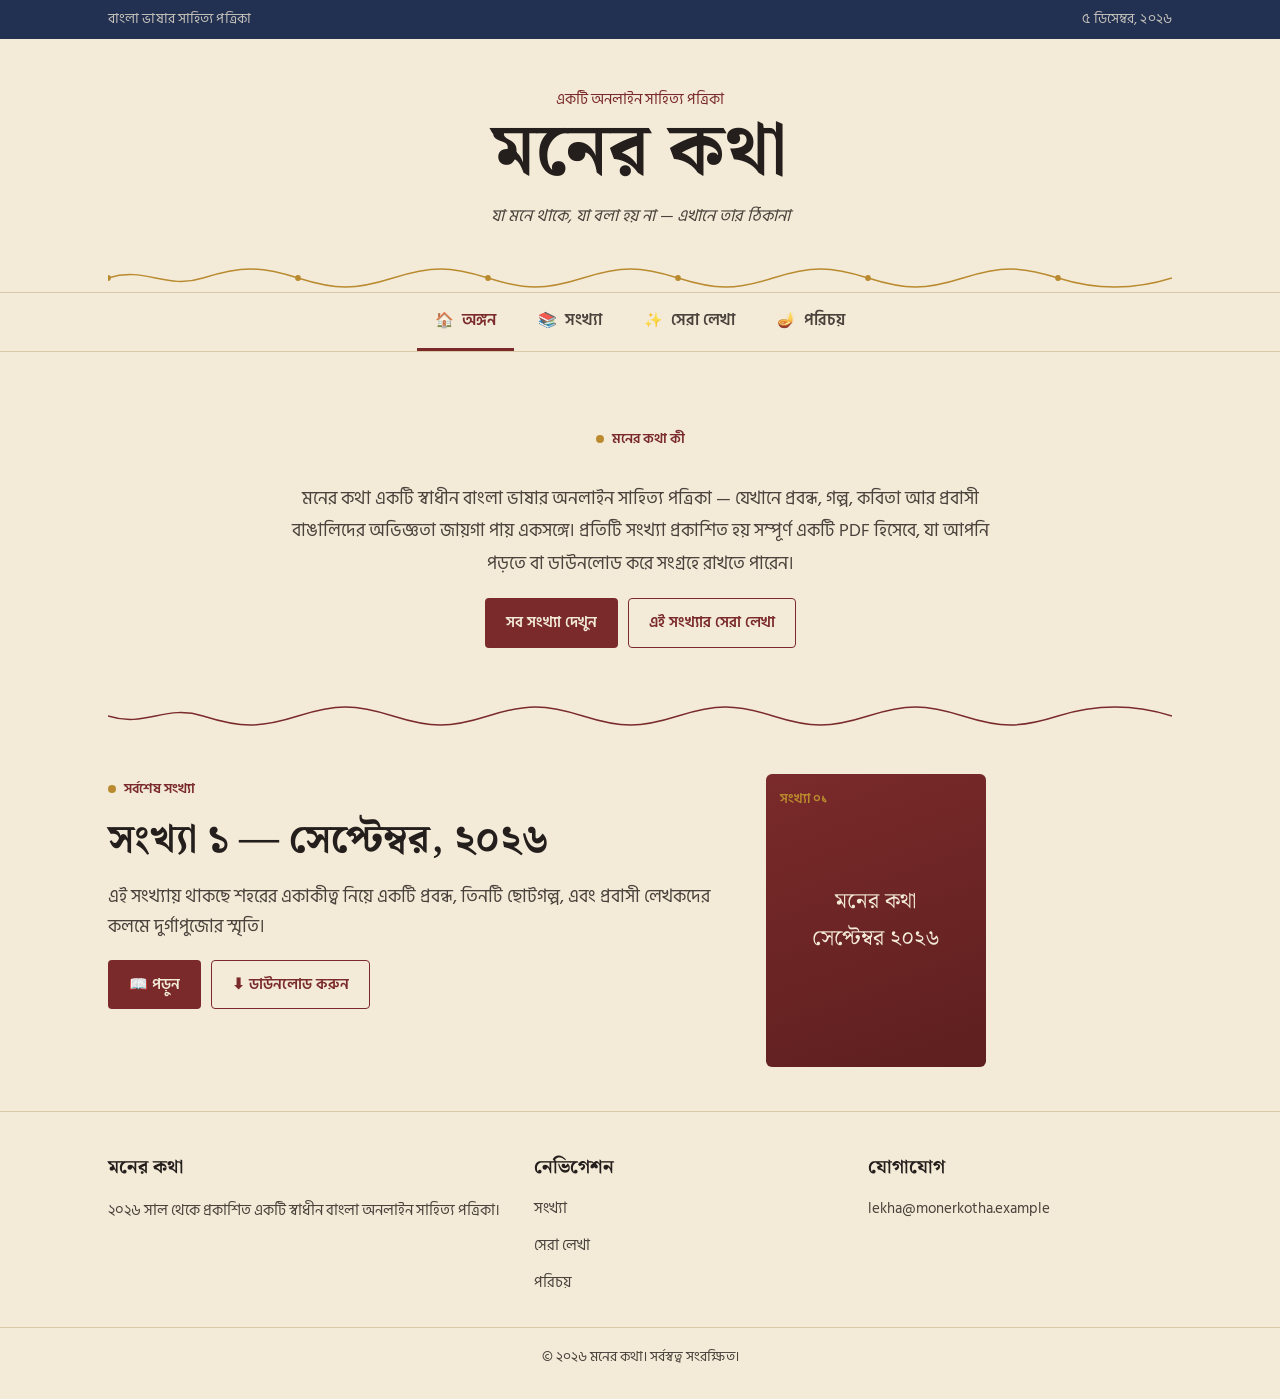
==== index.html @ f64a2553 "First version of মনের কথা website" ====
<!DOCTYPE html>
<html lang="bn">
<head>
<meta charset="UTF-8">
<meta name="viewport" content="width=device-width, initial-scale=1.0">
<title>মনের কথা — অনলাইন সাহিত্য পত্রিকা</title>
<meta name="description" content="মনের কথা — বাংলা ভাষার অনলাইন সাহিত্য পত্রিকা। প্রতিটি সংখ্যা সম্পূর্ণ PDF আকারে পড়ুন বা ডাউনলোড করুন।">
<link rel="stylesheet" href="styles.css">
</head>
<body>

<div class="utility-bar">
  <div class="wrap">
    <span class="lang-note">বাংলা ভাষার সাহিত্য পত্রিকা</span>
    <time id="today"></time>
  </div>
</div>

<header class="masthead">
  <div class="wrap">
    <span class="eyebrow">একটি অনলাইন সাহিত্য পত্রিকা</span>
    <h1>মনের কথা</h1>
    <p class="tagline">যা মনে থাকে, যা বলা হয় না — এখানে তার ঠিকানা</p>
  </div>
</header>

<svg class="alpona wrap" viewBox="0 0 1120 28" preserveAspectRatio="none" aria-hidden="true">
  <path d="M0 14 C 40 2, 60 26, 100 14 S 160 2, 200 14 S 260 26, 300 14 S 360 2, 400 14 S 460 26, 500 14 S 560 2, 600 14 S 660 26, 700 14 S 760 2, 800 14 S 860 26, 900 14 S 960 2, 1000 14 S 1080 26, 1120 14" fill="none" stroke="currentColor" stroke-width="1.4"/>
  <circle cx="0" cy="14" r="3" fill="currentColor"/>
  <circle cx="200" cy="14" r="3" fill="currentColor"/>
  <circle cx="400" cy="14" r="3" fill="currentColor"/>
  <circle cx="600" cy="14" r="3" fill="currentColor"/>
  <circle cx="800" cy="14" r="3" fill="currentColor"/>
  <circle cx="1000" cy="14" r="3" fill="currentColor"/>
</svg>

<nav class="main-nav" aria-label="প্রধান মেনু">
  <div class="wrap">
    <a href="index.html" class="active"><span class="icon">🏠</span> অঙ্গন</a>
    <a href="issues.html"><span class="icon">📚</span> সংখ্যা</a>
    <a href="sera-lekha.html"><span class="icon">✨</span> সেরা লেখা</a>
    <a href="porichoy.html"><span class="icon">🪔</span> পরিচয়</a>
  </div>
</nav>

<main>

  <!-- WHAT IS THE MAGAZINE -->
  <section class="hero">
    <div class="wrap mission-block">
      <span class="section-label">মনের কথা কী</span>
      <p>মনের কথা একটি স্বাধীন বাংলা ভাষার অনলাইন সাহিত্য পত্রিকা — যেখানে প্রবন্ধ, গল্প, কবিতা আর প্রবাসী বাঙালিদের অভিজ্ঞতা জায়গা পায় একসঙ্গে। প্রতিটি সংখ্যা প্রকাশিত হয় সম্পূর্ণ একটি PDF হিসেবে, যা আপনি পড়তে বা ডাউনলোড করে সংগ্রহে রাখতে পারেন।</p>
      <div class="btn-row" style="justify-content:center;">
        <a href="issues.html" class="btn btn-primary">সব সংখ্যা দেখুন</a>
        <a href="sera-lekha.html" class="btn btn-outline">এই সংখ্যার সেরা লেখা</a>
      </div>
    </div>
  </section>

  <svg class="alpona alpona--maroon wrap" viewBox="0 0 1120 28" preserveAspectRatio="none" aria-hidden="true">
    <path d="M0 14 C 40 26, 60 2, 100 14 S 160 26, 200 14 S 260 2, 300 14 S 360 26, 400 14 S 460 2, 500 14 S 560 26, 600 14 S 660 2, 700 14 S 760 26, 800 14 S 860 2, 900 14 S 960 26, 1000 14 S 1080 2, 1120 14" fill="none" stroke="currentColor" stroke-width="1.4"/>
  </svg>

  <!-- LATEST ISSUE FEATURE -->
  <section class="section-block">
    <div class="wrap hero-grid">
      <div class="feature">
        <span class="section-label">সর্বশেষ সংখ্যা</span>
        <h2>সংখ্যা ১ — সেপ্টেম্বর, ২০২৬</h2>
        <p class="dek">এই সংখ্যায় থাকছে শহরের একাকীত্ব নিয়ে একটি প্রবন্ধ, তিনটি ছোটগল্প, এবং প্রবাসী লেখকদের কলমে দুর্গাপুজোর স্মৃতি।</p>
        <div class="btn-row">
          <a href="issues/moner-kotha-issue-01.pdf" target="_blank" class="btn btn-primary">📖 পড়ুন</a>
          <a href="issues/moner-kotha-issue-01.pdf" download class="btn btn-outline">⬇ ডাউনলোড করুন</a>
        </div>
      </div>
      <aside class="issue-cover" style="max-width:220px; border-radius:6px;">
        <span class="issue-no">সংখ্যা ০১</span>
        মনের কথা<br>সেপ্টেম্বর ২০২৬
      </aside>
    </div>
  </section>

</main>

<footer id="porichoy-foot">
  <div class="wrap foot-grid">
    <div>
      <h4>মনের কথা</h4>
      <p>২০২৬ সাল থেকে প্রকাশিত একটি স্বাধীন বাংলা অনলাইন সাহিত্য পত্রিকা।</p>
    </div>
    <div>
      <h4>নেভিগেশন</h4>
      <ul>
        <li><a href="issues.html">সংখ্যা</a></li>
        <li><a href="sera-lekha.html">সেরা লেখা</a></li>
        <li><a href="porichoy.html">পরিচয়</a></li>
      </ul>
    </div>
    <div>
      <h4>যোগাযোগ</h4>
      <ul>
        <li><a href="mailto:lekha@monerkotha.example">lekha@monerkotha.example</a></li>
      </ul>
    </div>
  </div>
  <div class="bottom-line">© ২০২৬ মনের কথা। সর্বস্বত্ব সংরক্ষিত।</div>
</footer>

<script src="script.js"></script>
</body>
</html>
---- styles.css ----
/* মনের কথা — shared styles */

@import url('https://fonts.googleapis.com/css2?family=Noto+Serif+Bengali:wght@400;500;600;700&family=Hind+Siliguri:wght@400;500;600;700&display=swap');

:root {
  --paper: #F3EAD8;
  --paper-dim: #EADFC7;
  --ink: #241F1C;
  --ink-soft: #4A423B;
  --maroon: #7A2A2A;
  --maroon-deep: #5E1F1F;
  --indigo: #223052;
  --gold: #B98A2E;
  --line: #D9C9A8;
  --max-w: 1120px;
}

* { box-sizing: border-box; }

html { scroll-behavior: smooth; }

body {
  margin: 0;
  background: var(--paper);
  color: var(--ink);
  font-family: 'Hind Siliguri', sans-serif;
  font-size: 17px;
  line-height: 1.7;
  -webkit-font-smoothing: antialiased;
}

h1, h2, h3, .headline {
  font-family: 'Noto Serif Bengali', serif;
  font-weight: 700;
  color: var(--ink);
  margin: 0;
}

a { color: inherit; text-decoration: none; }

img { max-width: 100%; display: block; }

.wrap {
  max-width: var(--max-w);
  margin: 0 auto;
  padding: 0 28px;
}

/* focus visibility */
a:focus-visible, button:focus-visible {
  outline: 2px solid var(--maroon);
  outline-offset: 3px;
}

@media (prefers-reduced-motion: reduce) {
  * { animation: none !important; transition: none !important; scroll-behavior: auto !important; }
}

/* ---------- Alpona motif (signature line-art divider) ---------- */
.alpona {
  display: block;
  width: 100%;
  height: 28px;
  color: var(--gold);
}
.alpona--maroon { color: var(--maroon); }

/* ---------- Top utility bar ---------- */
.utility-bar {
  background: var(--indigo);
  color: var(--paper);
  font-size: 13.5px;
  letter-spacing: .01em;
}
.utility-bar .wrap {
  display: flex;
  justify-content: space-between;
  align-items: center;
  padding-top: 8px;
  padding-bottom: 8px;
}
.utility-bar time { opacity: .78; }
.utility-bar .lang-note { opacity: .78; }

/* ---------- Masthead ---------- */
.masthead {
  padding: 46px 0 18px;
  text-align: center;
  position: relative;
}
.masthead .eyebrow {
  font-family: 'Hind Siliguri', sans-serif;
  font-size: 14.5px;
  color: var(--maroon);
  margin-bottom: 10px;
}
.masthead h1 {
  font-size: clamp(42px, 8vw, 74px);
  letter-spacing: .01em;
  line-height: 1.05;
}
.masthead .tagline {
  font-style: italic;
  color: var(--ink-soft);
  margin-top: 10px;
  font-size: 16.5px;
}

/* ---------- Nav ---------- */
nav.main-nav {
  background: var(--paper);
  border-top: 1px solid var(--line);
  border-bottom: 1px solid var(--line);
  position: sticky;
  top: 0;
  z-index: 20;
}
nav.main-nav .wrap {
  display: flex;
  justify-content: center;
  gap: 6px;
  flex-wrap: wrap;
}
nav.main-nav a {
  display: flex;
  align-items: center;
  gap: 8px;
  padding: 14px 18px;
  font-size: 16px;
  font-weight: 600;
  color: var(--ink-soft);
  border-bottom: 3px solid transparent;
  transition: color .15s ease, border-color .15s ease;
}
nav.main-nav a:hover,
nav.main-nav a.active {
  color: var(--maroon);
  border-bottom-color: var(--maroon);
}
nav.main-nav .icon { font-size: 15px; opacity: .85; }

.nav-toggle { display: none; }

/* ---------- Hero / featured story ---------- */
.hero {
  padding: 52px 0 44px;
}
.hero-grid {
  display: grid;
  grid-template-columns: 1.5fr 1fr;
  gap: 48px;
  align-items: start;
}
.section-label {
  font-size: 14px;
  color: var(--maroon);
  font-weight: 600;
  margin-bottom: 14px;
  display: inline-block;
  position: relative;
  padding-left: 16px;
}
.section-label::before {
  content: "";
  position: absolute;
  left: 0;
  top: 50%;
  transform: translateY(-50%);
  width: 8px;
  height: 8px;
  background: var(--gold);
  border-radius: 50%;
}
.feature h2 {
  font-size: clamp(28px, 3.6vw, 40px);
  line-height: 1.25;
  margin-bottom: 16px;
}
.feature .dek {
  color: var(--ink-soft);
  font-size: 17.5px;
  max-width: 62ch;
  margin-bottom: 18px;
}
.feature .byline {
  font-size: 14.5px;
  color: var(--maroon);
  font-weight: 600;
}
.feature .read-more {
  display: inline-block;
  margin-top: 22px;
  font-weight: 600;
  color: var(--maroon);
  border-bottom: 1px solid var(--maroon);
  padding-bottom: 2px;
}

.sidelist { display: flex; flex-direction: column; gap: 22px; }
.sidelist .item {
  padding-bottom: 22px;
  border-bottom: 1px solid var(--line);
}
.sidelist .item:last-child { border-bottom: none; }
.sidelist .item h3 {
  font-size: 19px;
  line-height: 1.4;
  margin-bottom: 6px;
}
.sidelist .item .meta {
  font-size: 13.5px;
  color: var(--ink-soft);
}

/* ---------- Section blocks ---------- */
.section-block { padding: 44px 0; }
.section-block.tinted { background: var(--paper-dim); }
.section-block .section-head {
  display: flex;
  justify-content: space-between;
  align-items: baseline;
  margin-bottom: 30px;
}
.section-block .section-head h2 { font-size: 28px; }
.section-block .section-head .kicker {
  font-family: 'Hind Siliguri', sans-serif;
  font-size: 14px;
  color: var(--ink-soft);
}

.card-row {
  display: grid;
  grid-template-columns: repeat(3, 1fr);
  gap: 30px;
}
.card h3 {
  font-size: 20px;
  line-height: 1.4;
  margin-bottom: 8px;
}
.card p {
  color: var(--ink-soft);
  font-size: 15.5px;
  margin: 0 0 10px;
}
.card .tag {
  font-size: 13px;
  color: var(--maroon);
  font-weight: 600;
}

/* International voices — indigo band, distinct rhythm from the rest */
.voices {
  background: var(--indigo);
  color: var(--paper);
  padding: 50px 0;
}
.voices .section-label { color: var(--gold); }
.voices .section-label::before { background: var(--gold); }
.voices h2 { color: var(--paper); }
.voices-row {
  display: grid;
  grid-template-columns: repeat(2, 1fr);
  gap: 34px;
  margin-top: 26px;
}
.voices .item h3 { color: var(--paper); font-size: 21px; margin-bottom: 8px; }
.voices .item p { color: #D8CFC0; font-size: 15.5px; }
.voices .item .place { color: var(--gold); font-size: 13.5px; font-weight: 600; }

/* ---------- Footer ---------- */
footer {
  border-top: 1px solid var(--line);
  padding: 40px 0 30px;
}
footer .foot-grid {
  display: grid;
  grid-template-columns: 1.3fr 1fr 1fr;
  gap: 30px;
}
footer h4 {
  font-family: 'Noto Serif Bengali', serif;
  font-size: 19px;
  margin: 0 0 10px;
}
footer p, footer a { color: var(--ink-soft); font-size: 14.5px; }
footer ul { list-style: none; padding: 0; margin: 0; display: flex; flex-direction: column; gap: 8px; }
footer .bottom-line {
  margin-top: 30px;
  padding-top: 18px;
  border-top: 1px solid var(--line);
  font-size: 13.5px;
  color: var(--ink-soft);
  text-align: center;
}

/* ---------- Article page ---------- */
.article-head {
  padding: 40px 0 20px;
  max-width: 760px;
  margin: 0 auto;
}
.article-head .section-label { margin-bottom: 16px; }
.article-head h1 {
  font-size: clamp(30px, 4.5vw, 46px);
  line-height: 1.3;
}
.article-head .dek {
  font-size: 18px;
  color: var(--ink-soft);
  margin-top: 16px;
}
.article-meta {
  display: flex;
  gap: 16px;
  align-items: center;
  margin-top: 22px;
  font-size: 14.5px;
  color: var(--ink-soft);
}
.article-meta .byline { color: var(--maroon); font-weight: 600; }

.article-body {
  max-width: 700px;
  margin: 0 auto;
  padding: 10px 0 60px;
  font-size: 18px;
  line-height: 1.9;
}
.article-body p { margin: 0 0 22px; }
.article-body .drop::first-letter {
  font-family: 'Noto Serif Bengali', serif;
  font-size: 3.4em;
  float: left;
  line-height: .85;
  padding-right: 10px;
  padding-top: 4px;
  color: var(--maroon);
  font-weight: 700;
}
.article-body blockquote {
  border-left: 3px solid var(--gold);
  margin: 32px 0;
  padding: 4px 0 4px 24px;
  font-style: italic;
  font-size: 20px;
  color: var(--maroon-deep);
}

.back-link {
  display: inline-flex;
  align-items: center;
  gap: 8px;
  font-weight: 600;
  color: var(--maroon);
  margin-bottom: 8px;
}

/* ---------- Responsive ---------- */
@media (max-width: 860px) {
  .hero-grid { grid-template-columns: 1fr; gap: 36px; }
  .card-row { grid-template-columns: 1fr; }
  .voices-row { grid-template-columns: 1fr; }
  footer .foot-grid { grid-template-columns: 1fr; }
  nav.main-nav a { padding: 12px 12px; font-size: 14.5px; }
  .utility-bar .wrap { flex-direction: column; gap: 4px; text-align: center; padding: 8px 0; }
}

/* ---------- Buttons ---------- */
.btn {
  display: inline-flex;
  align-items: center;
  gap: 8px;
  padding: 11px 20px;
  font-weight: 600;
  font-size: 15px;
  border-radius: 4px;
  font-family: 'Hind Siliguri', sans-serif;
  cursor: pointer;
  border: 1.5px solid transparent;
}
.btn-primary { background: var(--maroon); color: var(--paper); }
.btn-primary:hover { background: var(--maroon-deep); }
.btn-outline { border-color: var(--maroon); color: var(--maroon); }
.btn-outline:hover { background: var(--maroon); color: var(--paper); }
.btn-row { display: flex; gap: 10px; flex-wrap: wrap; margin-top: 16px; }

/* ---------- Issue cards ---------- */
.issue-grid {
  display: grid;
  grid-template-columns: repeat(auto-fill, minmax(260px, 1fr));
  gap: 32px;
}
.issue-card {
  background: #fff;
  border: 1px solid var(--line);
  border-radius: 6px;
  overflow: hidden;
  display: flex;
  flex-direction: column;
}
.issue-cover {
  aspect-ratio: 3 / 4;
  background: linear-gradient(160deg, var(--maroon) 0%, var(--maroon-deep) 100%);
  display: flex;
  align-items: center;
  justify-content: center;
  color: var(--paper);
  font-family: 'Noto Serif Bengali', serif;
  font-size: 22px;
  text-align: center;
  padding: 20px;
  position: relative;
}
.issue-cover .issue-no {
  position: absolute;
  top: 14px;
  left: 14px;
  font-size: 13px;
  font-family: 'Hind Siliguri', sans-serif;
  color: var(--gold);
  font-weight: 600;
}
.issue-card .issue-info { padding: 18px 18px 20px; }
.issue-card h3 { font-size: 19px; margin-bottom: 6px; }
.issue-card .meta { font-size: 13.5px; color: var(--ink-soft); margin-bottom: 10px; }
.issue-card p { font-size: 14.5px; color: var(--ink-soft); margin: 0 0 6px; }
.issue-card.latest { border-color: var(--gold); border-width: 2px; }
.badge-latest {
  display: inline-block;
  background: var(--gold);
  color: var(--ink);
  font-size: 12px;
  font-weight: 700;
  padding: 3px 10px;
  border-radius: 20px;
  margin-bottom: 10px;
}

/* ---------- Top stories ---------- */
.story-card {
  border-bottom: 1px solid var(--line);
  padding: 22px 0;
  display: flex;
  justify-content: space-between;
  align-items: flex-start;
  gap: 20px;
  flex-wrap: wrap;
}
.story-card:last-child { border-bottom: none; }
.story-card .tag {
  font-size: 13px;
  color: var(--maroon);
  font-weight: 600;
  margin-bottom: 6px;
  display: block;
}
.story-card h3 { font-size: 20px; margin-bottom: 6px; }
.story-card p { color: var(--ink-soft); font-size: 15px; margin: 0; max-width: 60ch; }
.story-card .story-link {
  white-space: nowrap;
  color: var(--maroon);
  font-weight: 600;
  border-bottom: 1px solid var(--maroon);
  padding-bottom: 2px;
}

/* ---------- Team ---------- */
.team-grid {
  display: grid;
  grid-template-columns: repeat(auto-fill, minmax(220px, 1fr));
  gap: 30px;
}
.team-card { text-align: center; }
.team-avatar {
  width: 84px;
  height: 84px;
  border-radius: 50%;
  background: var(--indigo);
  color: var(--paper);
  display: flex;
  align-items: center;
  justify-content: center;
  font-family: 'Noto Serif Bengali', serif;
  font-size: 26px;
  margin: 0 auto 14px;
}
.team-card h3 { font-size: 18px; margin-bottom: 4px; }
.team-card .role { font-size: 14px; color: var(--maroon); font-weight: 600; margin-bottom: 8px; }
.team-card p { font-size: 14px; color: var(--ink-soft); }

.mission-block {
  max-width: 720px;
  margin: 0 auto;
  text-align: center;
  padding: 20px 0 10px;
}
.mission-block p { font-size: 18px; color: var(--ink-soft); line-height: 1.8; }
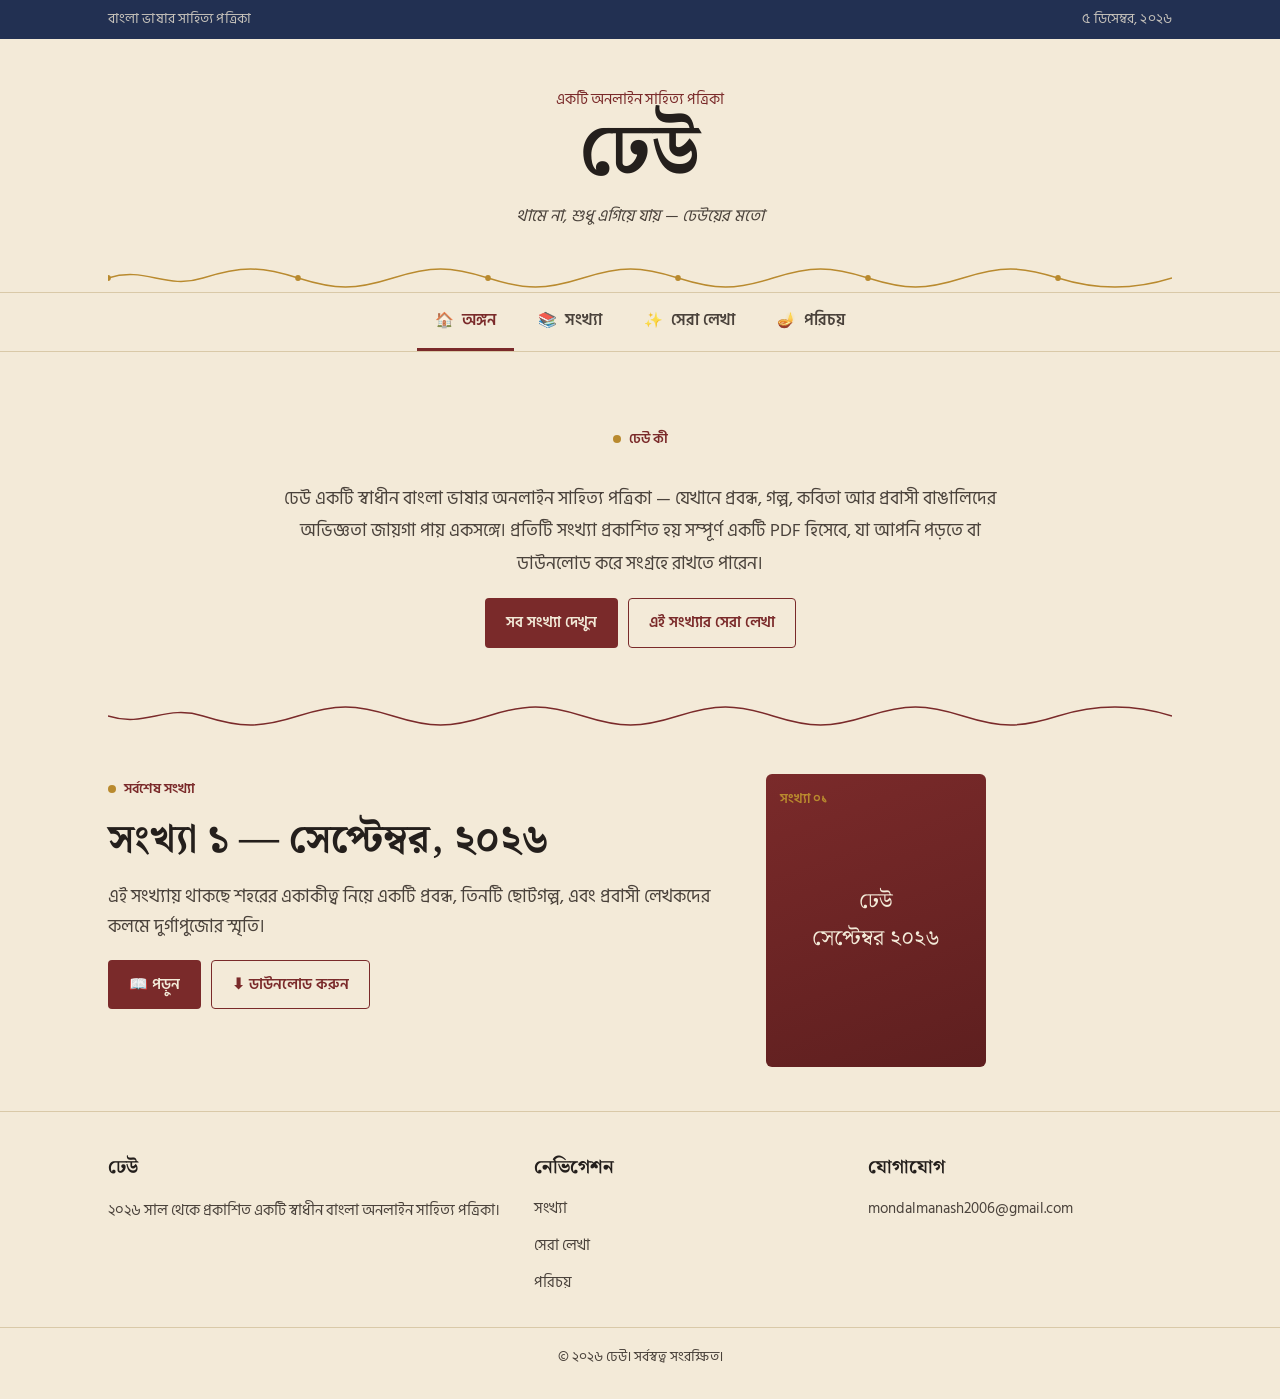
==== commit d91e42ec: "Renamed magazine to ঢেউ" ====
--- a/index.html
+++ b/index.html
@@ -3,8 +3,8 @@
 <head>
 <meta charset="UTF-8">
 <meta name="viewport" content="width=device-width, initial-scale=1.0">
-<title>মনের কথা — অনলাইন সাহিত্য পত্রিকা</title>
-<meta name="description" content="মনের কথা — বাংলা ভাষার অনলাইন সাহিত্য পত্রিকা। প্রতিটি সংখ্যা সম্পূর্ণ PDF আকারে পড়ুন বা ডাউনলোড করুন।">
+<title>ঢেউ — অনলাইন সাহিত্য পত্রিকা</title>
+<meta name="description" content="ঢেউ — বাংলা ভাষার অনলাইন সাহিত্য পত্রিকা। প্রতিটি সংখ্যা সম্পূর্ণ PDF আকারে পড়ুন বা ডাউনলোড করুন।">
 <link rel="stylesheet" href="styles.css">
 </head>
 <body>
@@ -19,8 +19,8 @@
 <header class="masthead">
   <div class="wrap">
     <span class="eyebrow">একটি অনলাইন সাহিত্য পত্রিকা</span>
-    <h1>মনের কথা</h1>
-    <p class="tagline">যা মনে থাকে, যা বলা হয় না — এখানে তার ঠিকানা</p>
+    <h1>ঢেউ</h1>
+    <p class="tagline">থামে না, শুধু এগিয়ে যায় — ঢেউয়ের মতো</p>
   </div>
 </header>
 
@@ -48,8 +48,8 @@
   <!-- WHAT IS THE MAGAZINE -->
   <section class="hero">
     <div class="wrap mission-block">
-      <span class="section-label">মনের কথা কী</span>
-      <p>মনের কথা একটি স্বাধীন বাংলা ভাষার অনলাইন সাহিত্য পত্রিকা — যেখানে প্রবন্ধ, গল্প, কবিতা আর প্রবাসী বাঙালিদের অভিজ্ঞতা জায়গা পায় একসঙ্গে। প্রতিটি সংখ্যা প্রকাশিত হয় সম্পূর্ণ একটি PDF হিসেবে, যা আপনি পড়তে বা ডাউনলোড করে সংগ্রহে রাখতে পারেন।</p>
+      <span class="section-label">ঢেউ কী</span>
+      <p>ঢেউ একটি স্বাধীন বাংলা ভাষার অনলাইন সাহিত্য পত্রিকা — যেখানে প্রবন্ধ, গল্প, কবিতা আর প্রবাসী বাঙালিদের অভিজ্ঞতা জায়গা পায় একসঙ্গে। প্রতিটি সংখ্যা প্রকাশিত হয় সম্পূর্ণ একটি PDF হিসেবে, যা আপনি পড়তে বা ডাউনলোড করে সংগ্রহে রাখতে পারেন।</p>
       <div class="btn-row" style="justify-content:center;">
         <a href="issues.html" class="btn btn-primary">সব সংখ্যা দেখুন</a>
         <a href="sera-lekha.html" class="btn btn-outline">এই সংখ্যার সেরা লেখা</a>
@@ -75,7 +75,7 @@
       </div>
       <aside class="issue-cover" style="max-width:220px; border-radius:6px;">
         <span class="issue-no">সংখ্যা ০১</span>
-        মনের কথা<br>সেপ্টেম্বর ২০২৬
+        ঢেউ<br>সেপ্টেম্বর ২০২৬
       </aside>
     </div>
   </section>
@@ -85,7 +85,7 @@
 <footer id="porichoy-foot">
   <div class="wrap foot-grid">
     <div>
-      <h4>মনের কথা</h4>
+      <h4>ঢেউ</h4>
       <p>২০২৬ সাল থেকে প্রকাশিত একটি স্বাধীন বাংলা অনলাইন সাহিত্য পত্রিকা।</p>
     </div>
     <div>
@@ -99,11 +99,11 @@
     <div>
       <h4>যোগাযোগ</h4>
       <ul>
-        <li><a href="mailto:lekha@monerkotha.example">lekha@monerkotha.example</a></li>
+        <li><a href="mailto:mondalmanash2006@gmail.com">mondalmanash2006@gmail.com</a></li>
       </ul>
     </div>
   </div>
-  <div class="bottom-line">© ২০২৬ মনের কথা। সর্বস্বত্ব সংরক্ষিত।</div>
+  <div class="bottom-line">© ২০২৬ ঢেউ। সর্বস্বত্ব সংরক্ষিত।</div>
 </footer>
 
 <script src="script.js"></script>
--- a/styles.css
+++ b/styles.css
@@ -1,4 +1,4 @@
-/* মনের কথা — shared styles */
+/* ঢেউ — shared styles */
 
 @import url('https://fonts.googleapis.com/css2?family=Noto+Serif+Bengali:wght@400;500;600;700&family=Hind+Siliguri:wght@400;500;600;700&display=swap');
 
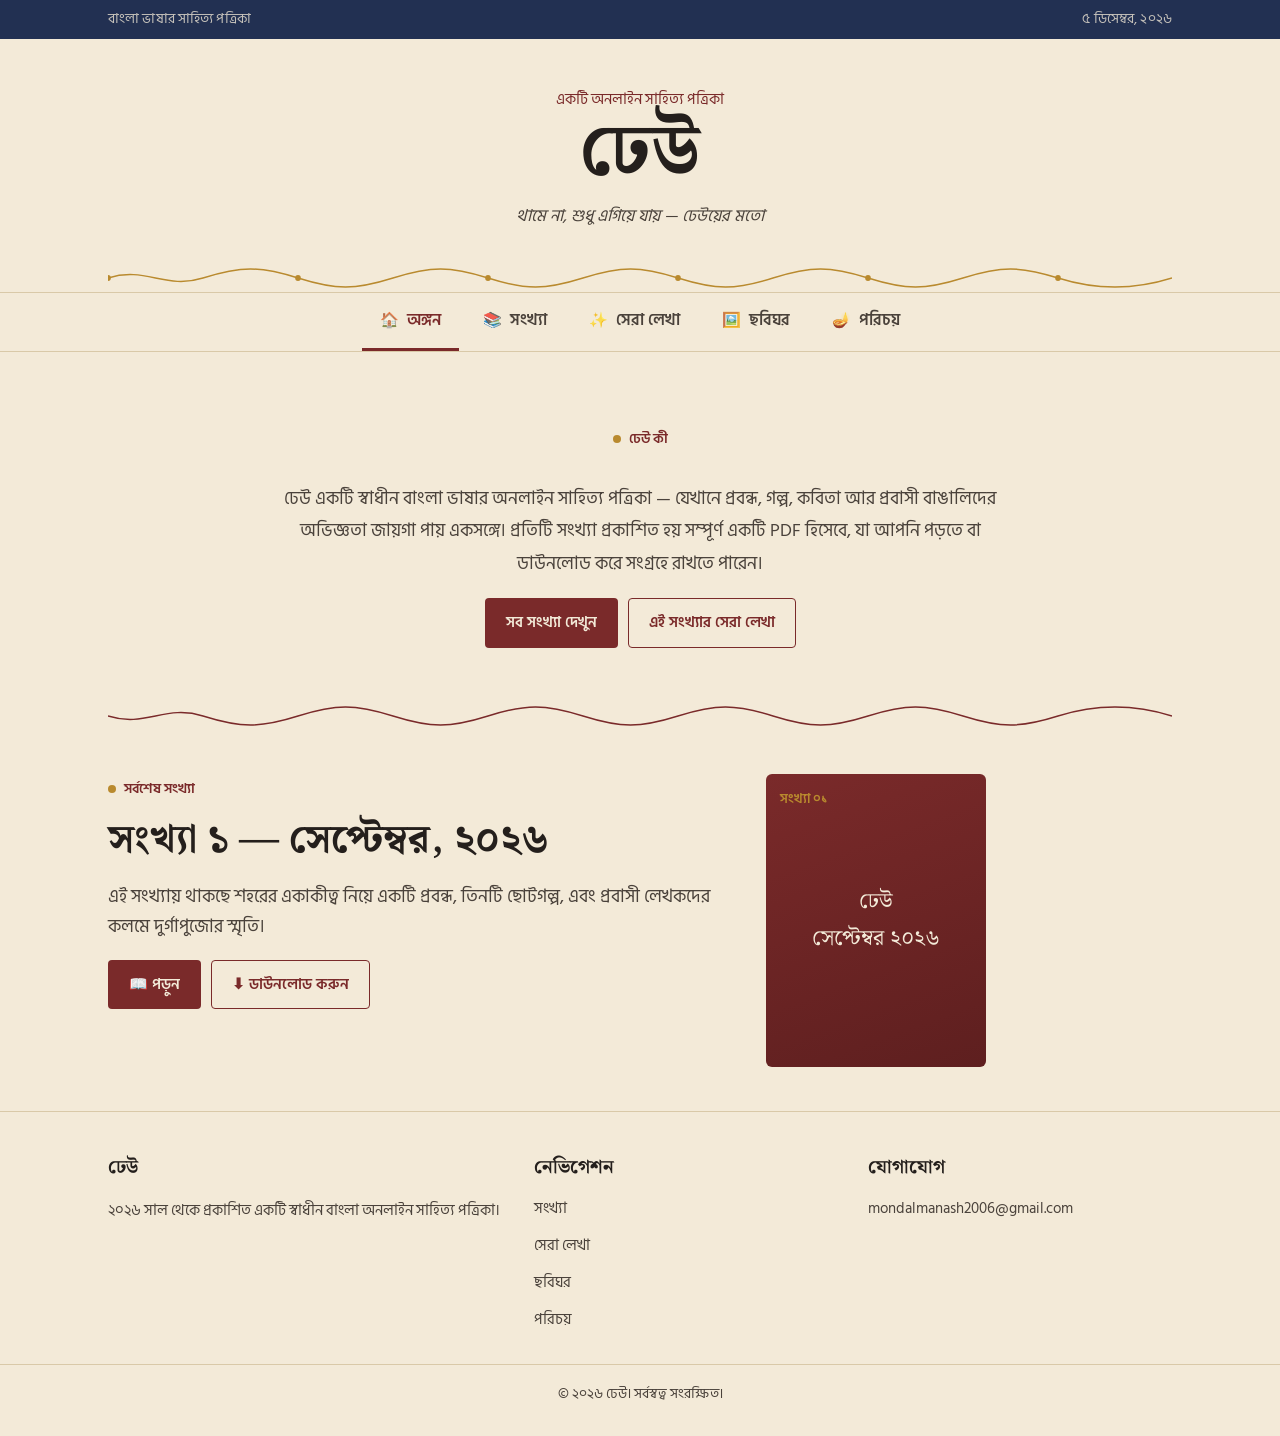
==== commit bc7ca48f: "Added ছবিঘর tab" ====
--- a/index.html
+++ b/index.html
@@ -39,6 +39,7 @@
     <a href="index.html" class="active"><span class="icon">🏠</span> অঙ্গন</a>
     <a href="issues.html"><span class="icon">📚</span> সংখ্যা</a>
     <a href="sera-lekha.html"><span class="icon">✨</span> সেরা লেখা</a>
+    <a href="chobighor.html"><span class="icon">🖼️</span> ছবিঘর</a>
     <a href="porichoy.html"><span class="icon">🪔</span> পরিচয়</a>
   </div>
 </nav>
@@ -93,6 +94,7 @@
       <ul>
         <li><a href="issues.html">সংখ্যা</a></li>
         <li><a href="sera-lekha.html">সেরা লেখা</a></li>
+        <li><a href="chobighor.html">ছবিঘর</a></li>
         <li><a href="porichoy.html">পরিচয়</a></li>
       </ul>
     </div>
--- a/styles.css
+++ b/styles.css
@@ -497,3 +497,28 @@
 }
 .mission-block p { font-size: 18px; color: var(--ink-soft); line-height: 1.8; }
 
+/* ---------- Photo series (ছবিঘর) ---------- */
+.series-block {
+  margin-bottom: 56px;
+  padding-bottom: 40px;
+  border-bottom: 1px solid var(--line);
+}
+.series-block:last-child { border-bottom: none; }
+.series-head { margin-bottom: 18px; }
+.series-head h3 { font-size: 22px; margin-bottom: 6px; }
+.series-head .by { font-size: 14.5px; color: var(--maroon); font-weight: 600; }
+.series-head p { color: var(--ink-soft); font-size: 15px; margin-top: 6px; max-width: 65ch; }
+
+.photo-grid {
+  display: grid;
+  grid-template-columns: repeat(auto-fill, minmax(220px, 1fr));
+  gap: 14px;
+  margin-top: 18px;
+}
+.photo-grid img {
+  width: 100%;
+  aspect-ratio: 4 / 3;
+  object-fit: cover;
+  border-radius: 4px;
+  border: 1px solid var(--line);
+}
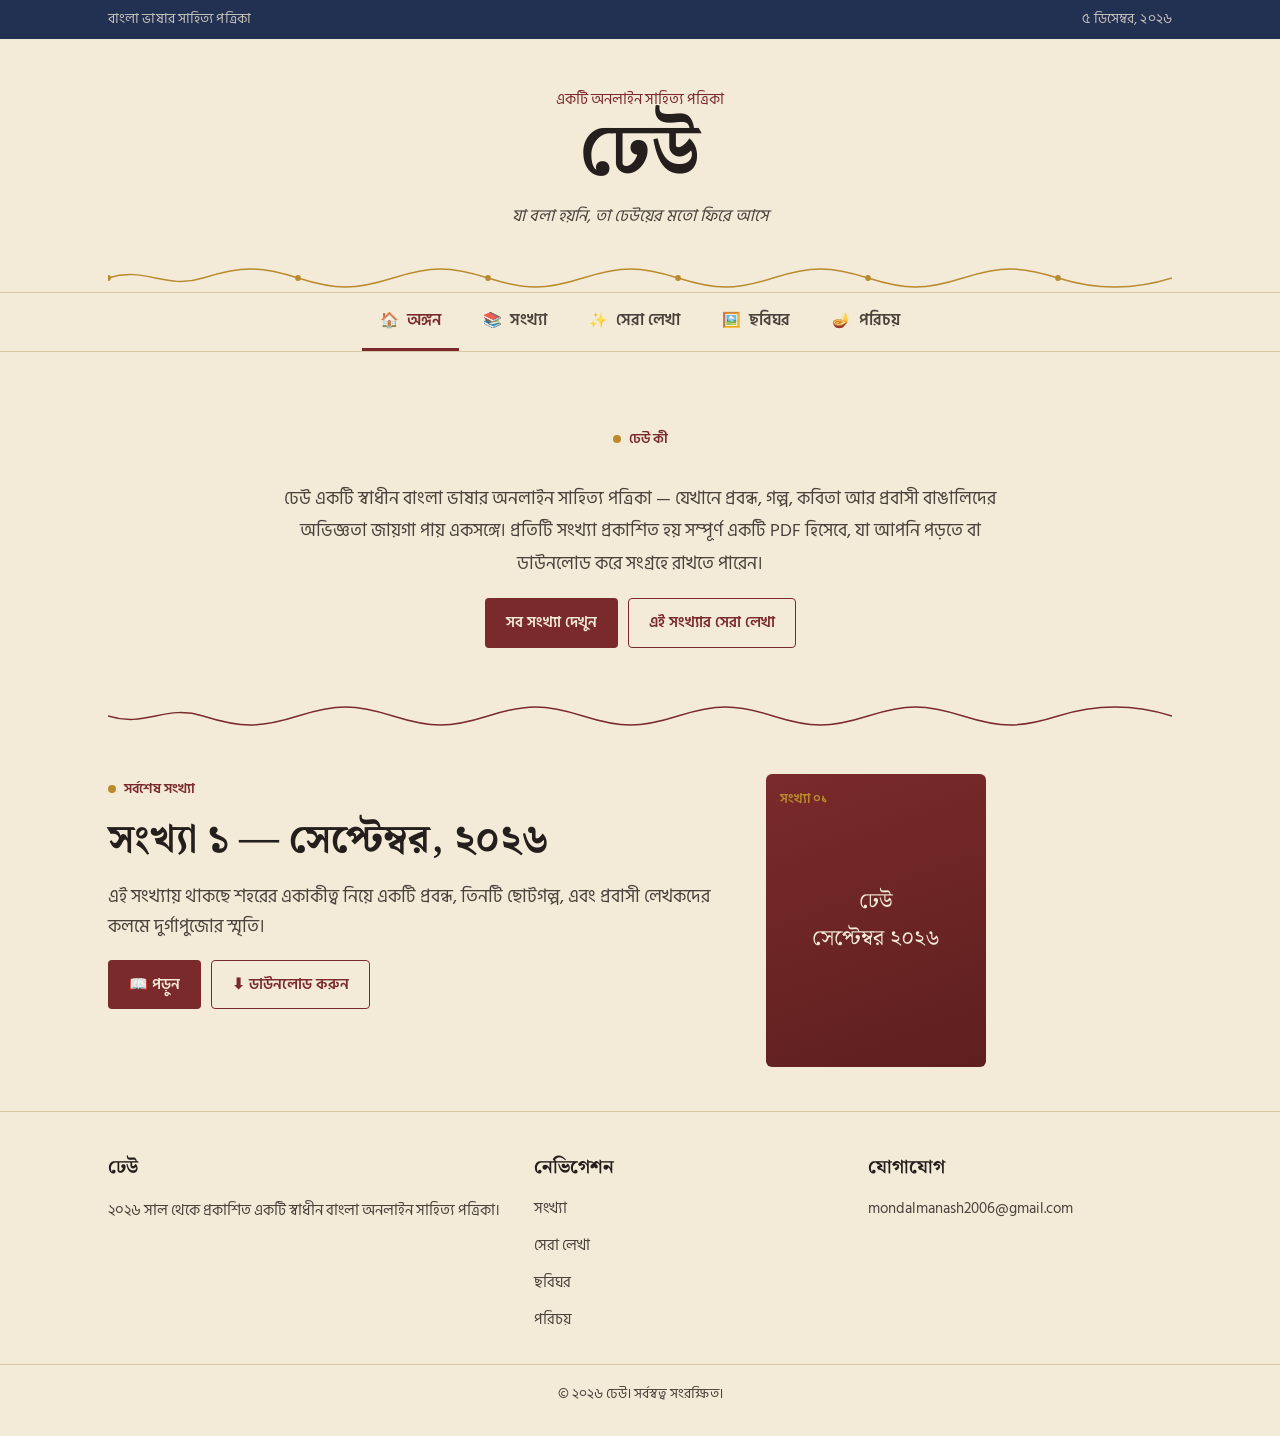
==== commit fb989b01: "fixed sera lekha" ====
--- a/index.html
+++ b/index.html
@@ -20,7 +20,7 @@
   <div class="wrap">
     <span class="eyebrow">একটি অনলাইন সাহিত্য পত্রিকা</span>
     <h1>ঢেউ</h1>
-    <p class="tagline">থামে না, শুধু এগিয়ে যায় — ঢেউয়ের মতো</p>
+    <p class="tagline">যা বলা হয়নি, তা ঢেউয়ের মতো ফিরে আসে</p>
   </div>
 </header>
 
@@ -46,7 +46,6 @@
 
 <main>
 
-  <!-- WHAT IS THE MAGAZINE -->
   <section class="hero">
     <div class="wrap mission-block">
       <span class="section-label">ঢেউ কী</span>
@@ -62,7 +61,6 @@
     <path d="M0 14 C 40 26, 60 2, 100 14 S 160 26, 200 14 S 260 2, 300 14 S 360 26, 400 14 S 460 2, 500 14 S 560 26, 600 14 S 660 2, 700 14 S 760 26, 800 14 S 860 2, 900 14 S 960 26, 1000 14 S 1080 2, 1120 14" fill="none" stroke="currentColor" stroke-width="1.4"/>
   </svg>
 
-  <!-- LATEST ISSUE FEATURE -->
   <section class="section-block">
     <div class="wrap hero-grid">
       <div class="feature">
@@ -70,8 +68,8 @@
         <h2>সংখ্যা ১ — সেপ্টেম্বর, ২০২৬</h2>
         <p class="dek">এই সংখ্যায় থাকছে শহরের একাকীত্ব নিয়ে একটি প্রবন্ধ, তিনটি ছোটগল্প, এবং প্রবাসী লেখকদের কলমে দুর্গাপুজোর স্মৃতি।</p>
         <div class="btn-row">
-          <a href="issues/moner-kotha-issue-01.pdf" target="_blank" class="btn btn-primary">📖 পড়ুন</a>
-          <a href="issues/moner-kotha-issue-01.pdf" download class="btn btn-outline">⬇ ডাউনলোড করুন</a>
+          <a href="issues/dheu-issue-01.pdf" target="_blank" class="btn btn-primary">📖 পড়ুন</a>
+          <a href="issues/dheu-issue-01.pdf" download class="btn btn-outline">⬇ ডাউনলোড করুন</a>
         </div>
       </div>
       <aside class="issue-cover" style="max-width:220px; border-radius:6px;">
@@ -110,4 +108,4 @@
 
 <script src="script.js"></script>
 </body>
-</html>
+</html>
